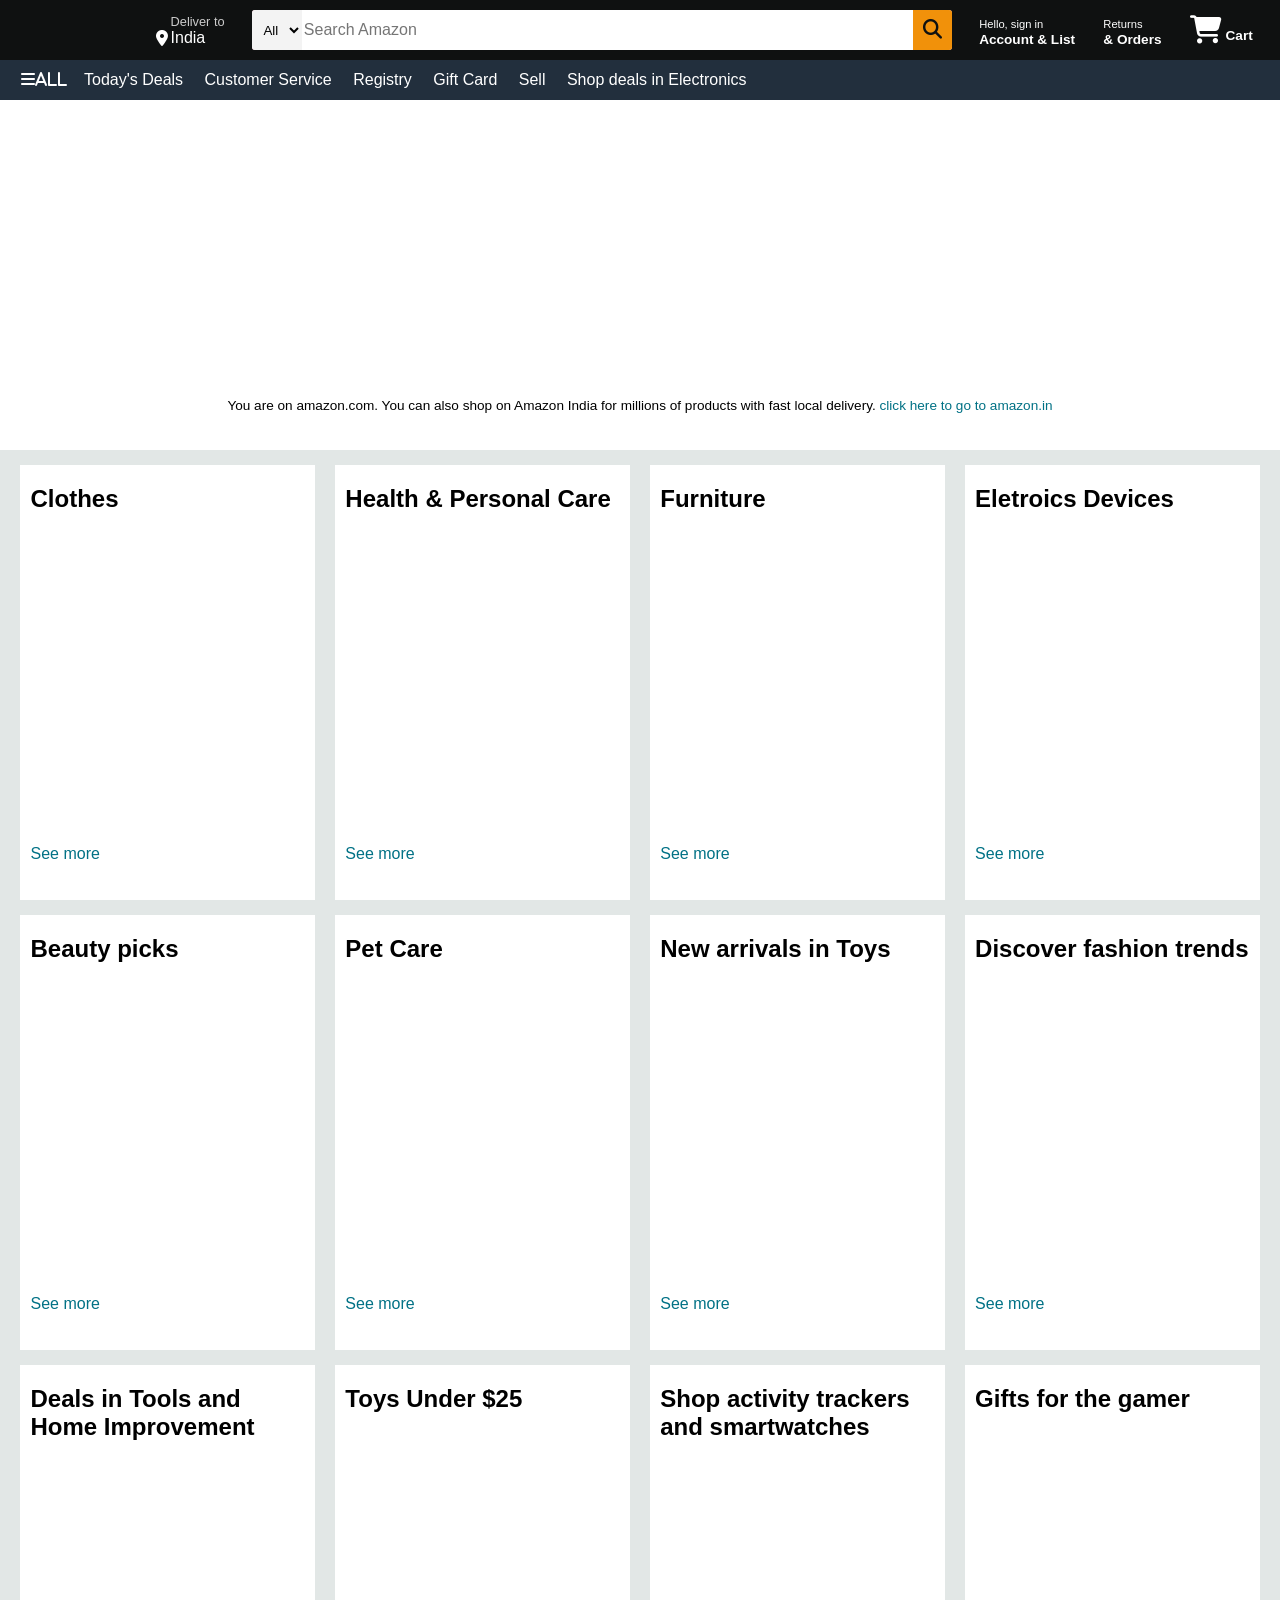
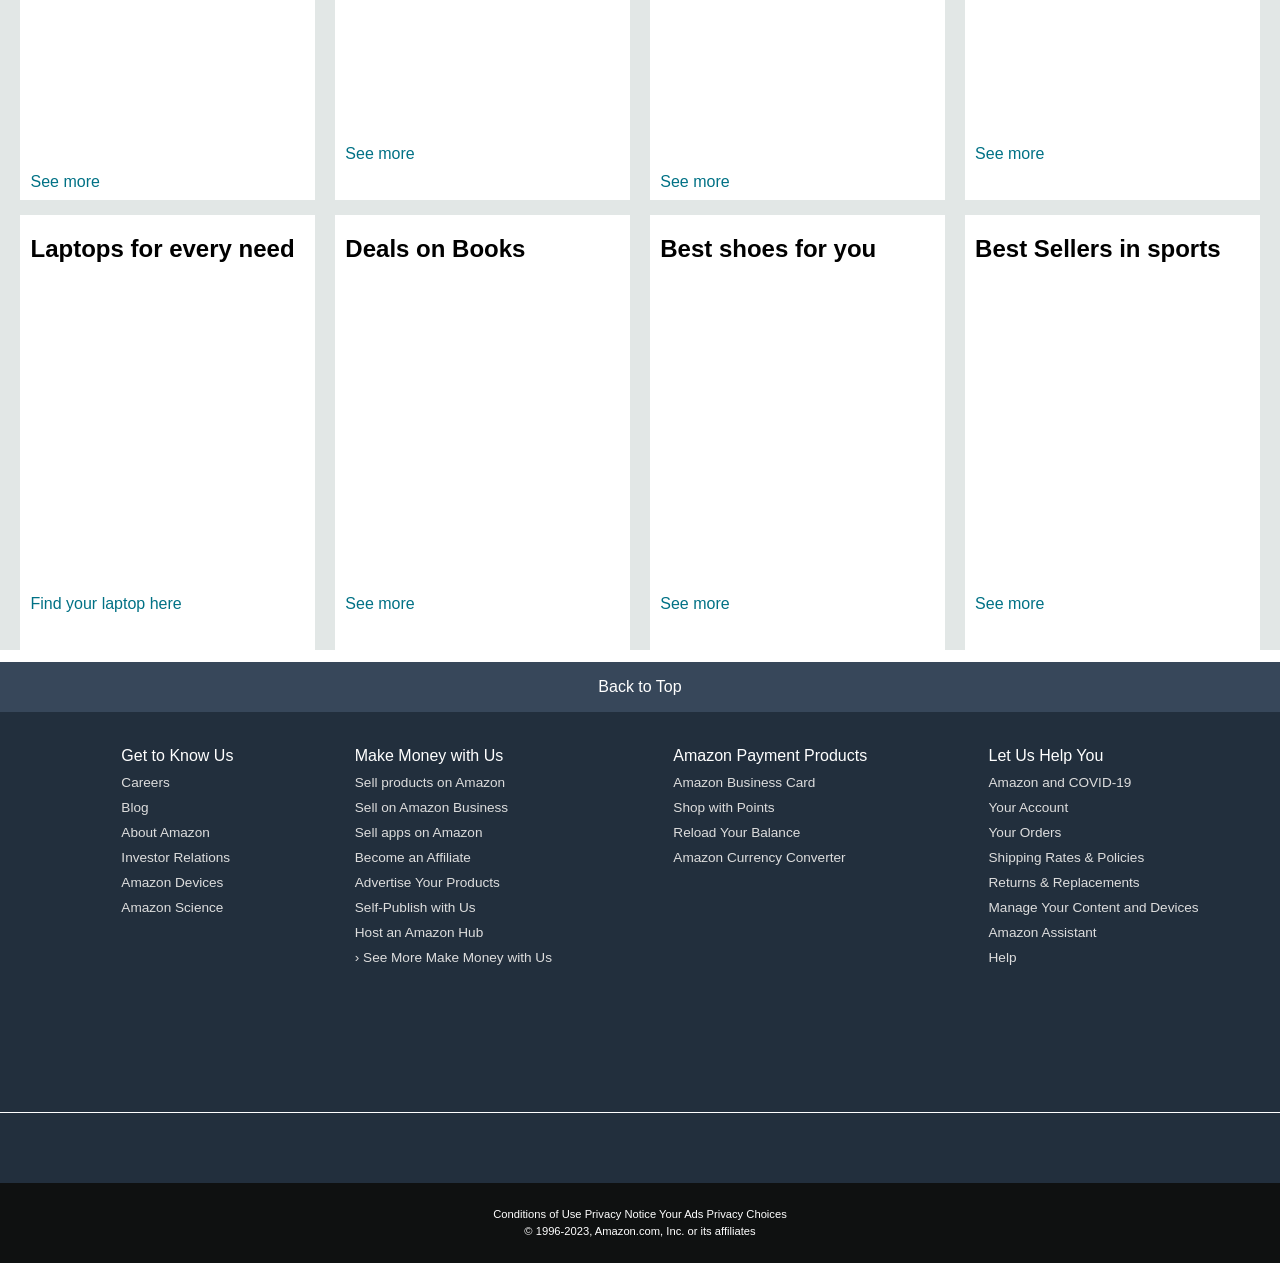
==== index.html @ dae22b86 "Add files via upload" ====
<!DOCTYPE html>
<html lang="en">
<head>
    <meta charset="UTF-8">
    <meta name="viewport" content="width=device-width, initial-scale=1.0">
    <link rel="stylesheet" href="https://cdnjs.cloudflare.com/ajax/libs/font-awesome/6.4.2/css/all.min.css"
        integrity="sha512-z3gLpd7yknf1YoNbCzqRKc4qyor8gaKU1qmn+CShxbuBusANI9QpRohGBreCFkKxLhei6S9CQXFEbbKuqLg0DA=="
        crossorigin="anonymous" referrerpolicy="no-referrer" />
    <link rel="icon" href="Amazon_Clone/amazon_logo1.jpg">
    <title>Amazon.com. Spend less. Smile more</title>
    <link rel="stylesheet" href="style.css">
    <!-- below link are used for font size -->
    <link rel="preconnect" href="https://fonts.googleapis.com">
    <link rel="preconnect" href="https://fonts.gstatic.com" crossorigin>
    <link
        href="https://fonts.googleapis.com/css2?family=Croissant+One&family=Montserrat:ital,wght@0,300;0,400;0,500;1,600;1,700&family=Poppins:ital,wght@1,300&display=swap"
        rel="stylesheet">
</head>
<body>
    <header>
        <!-- navbar part -->
        <div class="navbar">
            <div class="nav-logo  border">
                <div class="logo"></div>
            </div>

            <div class="nav-address  border">
                <p class="address-first">Deliver to</p>
                <div class="address-icon">
                    <i class="fa-solid fa-location-dot"></i>
                    <p class="address-second">India</p>
                </div>
            </div>

            <div class="nav-search">
                <select class="search-select">
                    <option value="All">All</option>
                    <option value="All Departments">All Departments</option>
                    <option value="Beauty & Personal Care">Beauty & Personal Care</option>
                    <option value="Books">Books</option>
                    <option value="Computers">Computers</option>
                    <option value="Digital Music">Digital Music</option>
                    <option value="Electronics">Electronics</option>
                    <option value="Girl's Fashion">Girl's Fashion</option>
                    <option value="Home & Kitchen">Home & Kitchen</option>
                    <option value="Luggage">Luggage</option>
                    <option value="Movies & TV">Movies & TV</option>
                    <option value="Pet Supplies">Pet Supplies</option>
                    <option value="Prime Video">Prime Video</option>
                    <option value="Software">Software</option>
                    <option value="Sports & Outdoors">Sports & Outdoors</option>
                    <option value="Tools & Home Improvement">Tools & Home Improvement</option>
                    <option value="Toys & Games">Toys & Games</option>
                    <option value="Video Games">Video Games</option>
                    <option value="Women's Fashion">Women's Fashion</option>
                </select>
                <input placeholder="Search Amazon" class="search-input">
                <div class="search-icon">
                    <i class="fa-solid fa-magnifying-glass"></i>
                </div>
            </div>

            <div class="nav-signin  border">
                <p><span>Hello, sign in</span></p>
                <p class="nav-second">Account & List</p>
            </div>

            <div class="nav-return  border">
                <p><span>Returns</span></p>
                <p class="nav-second">& Orders</p>
            </div>

            <div class="nav-cart border">
                <i class="fa-solid fa-cart-shopping"></i>
                Cart
            </div>
        </div>

        <!-- panel part -->
        <div class="panel">
            <div class="panel-all">
                <p><i class="fa-solid fa-bars">All</i></p>
                <!-- All -->
            </div>

            <div class="panel-options">
                <p>Today's Deals</p>
                <p>Customer Service</p>
                <p>Registry</p>
                <p>Gift Card</p>
                <p>Sell</p>
                <p>Shop deals in Electronics</p>
            </div>

            <!-- <div class="panel-deals">
                <p>Shop deals in Electronics</p>
            </div> -->
        </div>
    </header>

    <!-- image seciton start -->
    <div class="hero-section">
        <div class="hero-msg">
            <p>You are on amazon.com. You can also shop on Amazon India for millions of products with fast local
                delivery. <a>click here to go to amazon.in</a></p>
        </div>
    </div>

    <div class="shopping-section">
        <div class="box1  box">
            <div class="box-content">
                <h2>Clothes</h2>
                <div class="box-img" style="background-image: url('Amazon_Clone/box1_image.jpg');"></div>
                <p>See more</p>
            </div>
        </div>

        <div class="box2  box">
            <div class="box-content">
                <h2>Health & Personal Care</h2>
                <div class="box-img" style="background-image: url('Amazon_Clone/box2_image.jpg');"></div>
                <p>See more</p>
            </div>
        </div>

        <div class="box3  box">
            <div class="box-content">
                <h2>Furniture</h2>
                <div class="box-img" style="background-image: url('Amazon_Clone/box3_image.jpg');"></div>
                <p>See more</p>
            </div>
        </div>

        <div class="box4  box">
            <div class="box-content">
                <h2>Eletroics Devices</h2>
                <div class="box-img" style="background-image: url('Amazon_Clone/box4_image.jpg');"></div>
                <p>See more</p>
            </div>
        </div>

        <div class="box5  box">
            <div class="box-content">
                <h2>Beauty picks</h2>
                <div class="box-img" style="background-image: url('Amazon_Clone/box5_image.jpg');"></div>
                <p>See more</p>
            </div>
        </div>

        <div class="box6  box">
            <div class="box-content">
                <h2>Pet Care</h2>
                <div class="box-img" style="background-image: url('Amazon_Clone/box6_image.jpg');"></div>
                <p>See more</p>
            </div>
        </div>

        <div class="box7  box">
            <div class="box-content">
                <h2>New arrivals in Toys</h2>
                <div class="box-img" style="background-image: url('Amazon_Clone/box7_image.jpg');"></div>
                <p>See more</p>
            </div>
        </div>

        <div class="box8  box">
            <div class="box-content">
                <h2>Discover fashion trends</h2>
                <div class="box-img" style="background-image: url('Amazon_Clone/box8_image.jpg');"></div>
                <p>See more</p>
            </div>
        </div>

        <div class="box9  box">
            <div class="box-content">
                <h2>Deals in Tools and Home Improvement</h2>
                <div class="box-img" style="background-image: url('Amazon_Clone/box9_image.jpg');"></div>
                <p>See more</p>
            </div>
        </div>

        <div class="box10  box">
            <div class="box-content">
                <h2>Toys Under $25</h2>
                <div class="box-img" style="background-image: url('Amazon_Clone/box10_image.jpg');"></div>
                <p>See more</p>
            </div>
        </div>

        <div class="box11  box">
            <div class="box-content">
                <h2>Shop activity trackers and smartwatches</h2>
                <div class="box-img" style="background-image: url('Amazon_Clone/box11_image.jpg');"></div>
                <p>See more</p>
            </div>
        </div>


        <div class="box12  box">
            <div class="box-content">
                <h2>Gifts for the gamer</h2>
                <div class="box-img" style="background-image: url('Amazon_Clone/box12_image.jpg');"></div>
                <p>See more</p>
            </div>
        </div>

        <div class="box13  box">
            <div class="box-content">
                <h2>Laptops for every need</h2>
                <div class="box-img" style="background-image: url('Amazon_Clone/box13_image.jpg');"></div>
                <p>Find your laptop here</p>
            </div>
        </div>

        <div class="box14  box">
            <div class="box-content">
                <h2>Deals on Books</h2>
                <div class="box-img" style="background-image: url('Amazon_Clone/box14_image.jpg');"></div>
                <p>See more</p>
            </div>
        </div>

        <div class="box15  box">
            <div class="box-content">
                <h2>Best shoes for you</h2>
                <div class="box-img" style="background-image: url('Amazon_Clone/box15_image.jpg');"></div>
                <p>See more</p>
            </div>
        </div>

        <div class="box16  box">
            <div class="box-content">
                <h2>Best Sellers in sports</h2>
                <div class="box-img" style="background-image: url('Amazon_Clone/box16_image.jpg');"></div>
                <p>See more</p>
            </div>
        </div>
    </div>

    <!-- footer part start -->
    <footer>
        <div class="foot-panel1">
            Back to Top
        </div>

        <div class="foot-panel2">
            <ul>
                <p>Get to Know Us</p>
                <a>Careers</a>
                <a>Blog</a>
                <a>About Amazon</a>
                <a>Investor Relations</a>
                <a>Amazon Devices</a>
                <a>Amazon Science</a>
            </ul>

            <ul>
                <p> Make Money with Us</p>
                <a>Sell products on Amazon</a>
                <a>Sell on Amazon Business</a>
                <a>Sell apps on Amazon</a>
                <a>Become an Affiliate</a>
                <a>Advertise Your Products</a>
                <a>Self-Publish with Us</a>
                <a>Host an Amazon Hub</a>
                <a>› See More Make Money with Us</a>
            </ul>

            <ul>
                <p>Amazon Payment Products</p>
                <a>Amazon Business Card</a>
                <a>Shop with Points</a>
                <a>Reload Your Balance</a>
                <a>Amazon Currency Converter</a>
            </ul>

            <ul>
                <p>Let Us Help You</p>
                <a>Amazon and COVID-19</a>
                <a>Your Account</a>
                <a>Your Orders</a>
                <a>Shipping Rates & Policies</a>
                <a>Returns & Replacements</a>
                <a>Manage Your Content and Devices</a>
                <a>Amazon Assistant</a>
                <a>Help</a>
            </ul>
        </div>

        <div class="foot-panel3">
            <div class="logo"></div>
        </div>


        <div class="foot-panel4">
            <div class="pages">
                <a>Conditions of Use</a>
                <a>Privacy Notice</a>
                <a>Your Ads Privacy Choices</a>
            </div>

            <div class="copyright">
                © 1996-2023, Amazon.com, Inc. or its affiliates
            </div>
        </div>
    </footer>
</body>
</html>
---- style.css ----
*{
    margin: 0;
    font-family: Arial;
    border: border-box;       /* all the padding or margin that are count in border-box */
}

/* Navbar part start */
.navbar{
    height: 60px;
    width: 100%;
    background-color: #0f1111;
    color: white;
    display: flex;
    align-items: center;
    justify-content: space-evenly;
    
}

.nav-logo{
    height: 50px;
    width: 100px;
}


.logo{
    background-image: url(Amazon_Clone/amazon_logo.png);
    height: 50px;
    width: 100px;
    background-size: cover;
}

.border{
    border: 1.5px solid transparent;
}

.border:hover{
    border: 1.5px solid white;
   
}


/* for nav address  */
.address-icon{
    display: flex;
    align-items: center;

}

.address-first{
    color: #cccccc;
    font-size: 0.8rem;
    margin-left: 15px;

}

.address-second{
    font-size: 1rem;
    margin-left: 3px;
}


/* for nav search */
.nav-search{
    display: flex;
    justify-content: space-evenly;
    background-color: pink;
    width: 700px;
    height: 40px;
    border-radius: 3px;
    
}

.nav-search:hover{
    border: 2px solid orange;
}

.search-select{
    background-color: #f3f3f3;
    width: 50px;
    /* width: fit-content; */
    text-align: center;                            
    border-top-left-radius: 3px;
    border-bottom-left-radius: 3px;
    border: none;
}


.search-input{
    width: 100%;
    font-size: 1rem;
    border: none;
}

.search-icon{
    width: 45px;
    display: flex;
    justify-content: center;
    align-items: center;
    font-size: 1.2rem;
    background-color: rgb(241, 145, 10);
    border-top-right-radius: 3px;   
    border-bottom-right-radius: 3px;
    color:#0f1111;
}


/* for nav signin */  /* for nav return */
span{
    font-size: 0.7rem;
}

.nav-second{
    font-size: 0.85rem;
    font-weight: 700;
}


/* for nav-cart */
.nav-cart i{
    font-size: 28px;
}

.nav-cart{
    font-size: 0.85rem;
    font-weight: 700;
}


/* panel part start */
.panel{
    height: 40px;
    background-color: #222f3d;
    display: flex;
    color: white;
    align-items: center;
    /* justify-content: space-evenly; */
    padding-left: 20px;
    
}

.panel-all p{
    border: 1.5px solid transparent;
}

.panel-all p:hover{
    border: 1.5px solid white;
    border-radius: 1.5px;
}
.panel-options p{
    display: inline;
    margin-left: 15px;
    border: 1.5px solid transparent;
}

.panel-options p:hover{
    border: 1.5px solid white;
    /* padding: 5px; */
    border-radius: 1.5px;
}

.panel-options{
    width: 70%;
    font-size: 1rem;
}

/* .panel-deals{
    font-size: 0.9rem;
    font-weight: 700;
}

.panel-deals p{
    border: 1.5px solid transparent;
}

.panel-deals p:hover{
    border: 1.5px solid white;
    // padding: 5px; 
    border-radius: 1.5px;
} */


/* hero section part start */
.hero-section{
    background-image: url(Amazon_Clone/hero_image.jpg);
    height: 350px;
    background-size: cover;
    display: flex;
    justify-content: center;
    align-items: flex-end;
}

.hero-msg{
    background-color: white;
    color: black;
    height: 40px;
    display: flex;
    align-items: center;
    justify-content: center;
    font-size: 0.85rem;
    /* bottom: 25px;
    position: relative; */
    width: 80%;
    margin-bottom: 25px;
}

.hero-msg a{
    color: #007185;
}

 
/* shopping section */
.shopping-section{
    display: flex;
    flex-wrap: wrap;
    justify-content: space-evenly;
    background-color: #e2e7e6;
}


.box{
    /* border: 2px solid black; */
    height: 400px;
    width: 23%;
    background-color: white;
    padding: 20px 0 15px;
    margin-top: 15px;
}

.box-img{
    height: 300px;
    background-size: cover;
    margin-top: 1rem;
    margin-bottom: 1rem;
}

.box-content{
    margin-left: 10px;
    margin-right: 10px;
}

.box-content p{
    color: #007185;
}


/* footer part start */
footer{
    margin-top: 12px;
}

.foot-panel1{
    background-color: #37475a;
    color: white;
    height: 50px;
    display: flex;
    justify-content: center;
    align-items: center;
    font-size: 1rem;
}

.foot-panel2{
    background-color: #222f3d;
    color: white;
    height: 400px;
    display: flex;
    justify-content: space-evenly;
}

.foot-panel2 ul{
    margin-top: 35px;
}

.foot-panel2 ul a{
    display: block;
    font-size: 0.85rem;
    margin-top: 10px;
    color: #dddddd;
}



.foot-panel3{
    background-color: #222f3d;
    color: white;
    border-top: 0.5px solid white;
    height: 70px;
    display: flex;
    justify-content: center;
    align-items: center;
}

.logo{
    background-image: url(Amazon_Clone/amazon_logo.png);
    height: 50px;
    width: 100px;
    background-size: cover;
}


.foot-panel4{
    background-color: #0f1111;
    color: white;
    height: 80px;
    font-size: 0.7rem;
    text-align: center;
    /* display: flex;
    justify-content: center;
    align-items: center; */
}

.pages{
    padding-top: 25px;
}

.copyright{
    padding-top: 5px;
}
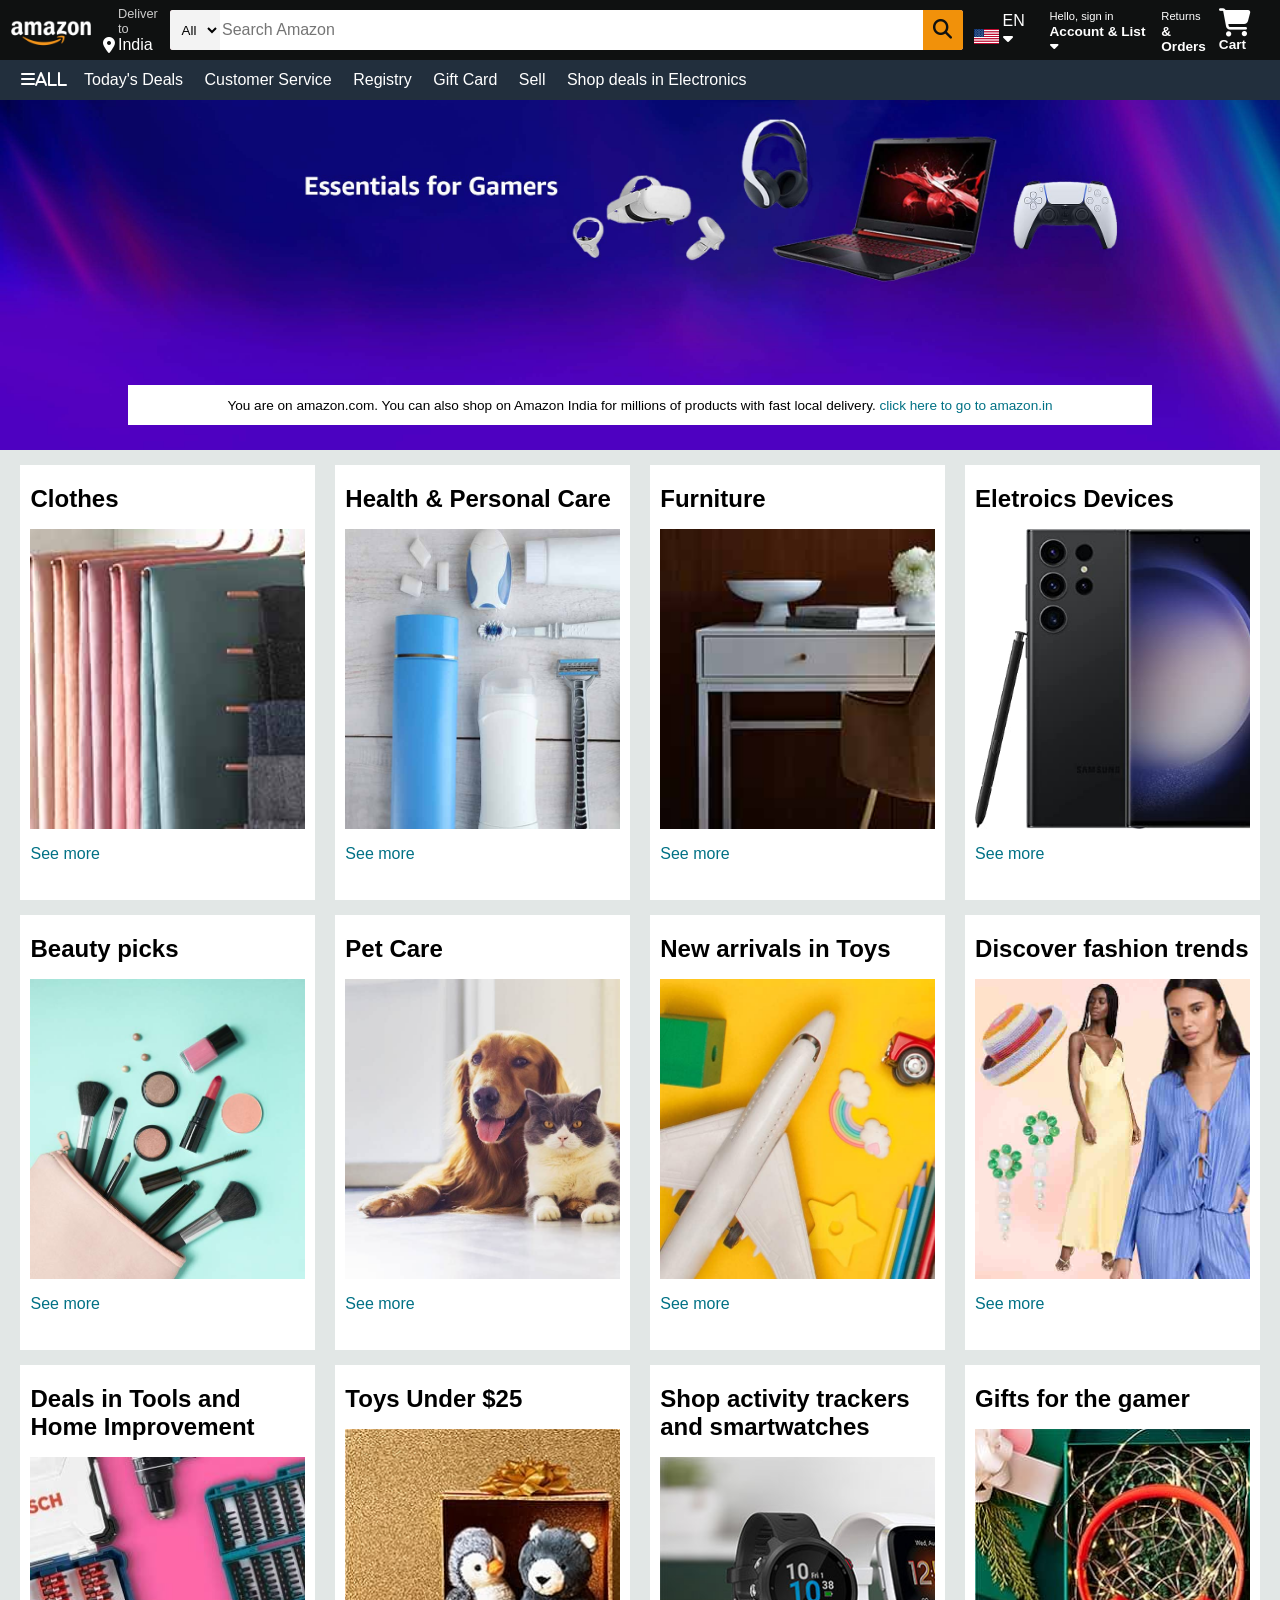
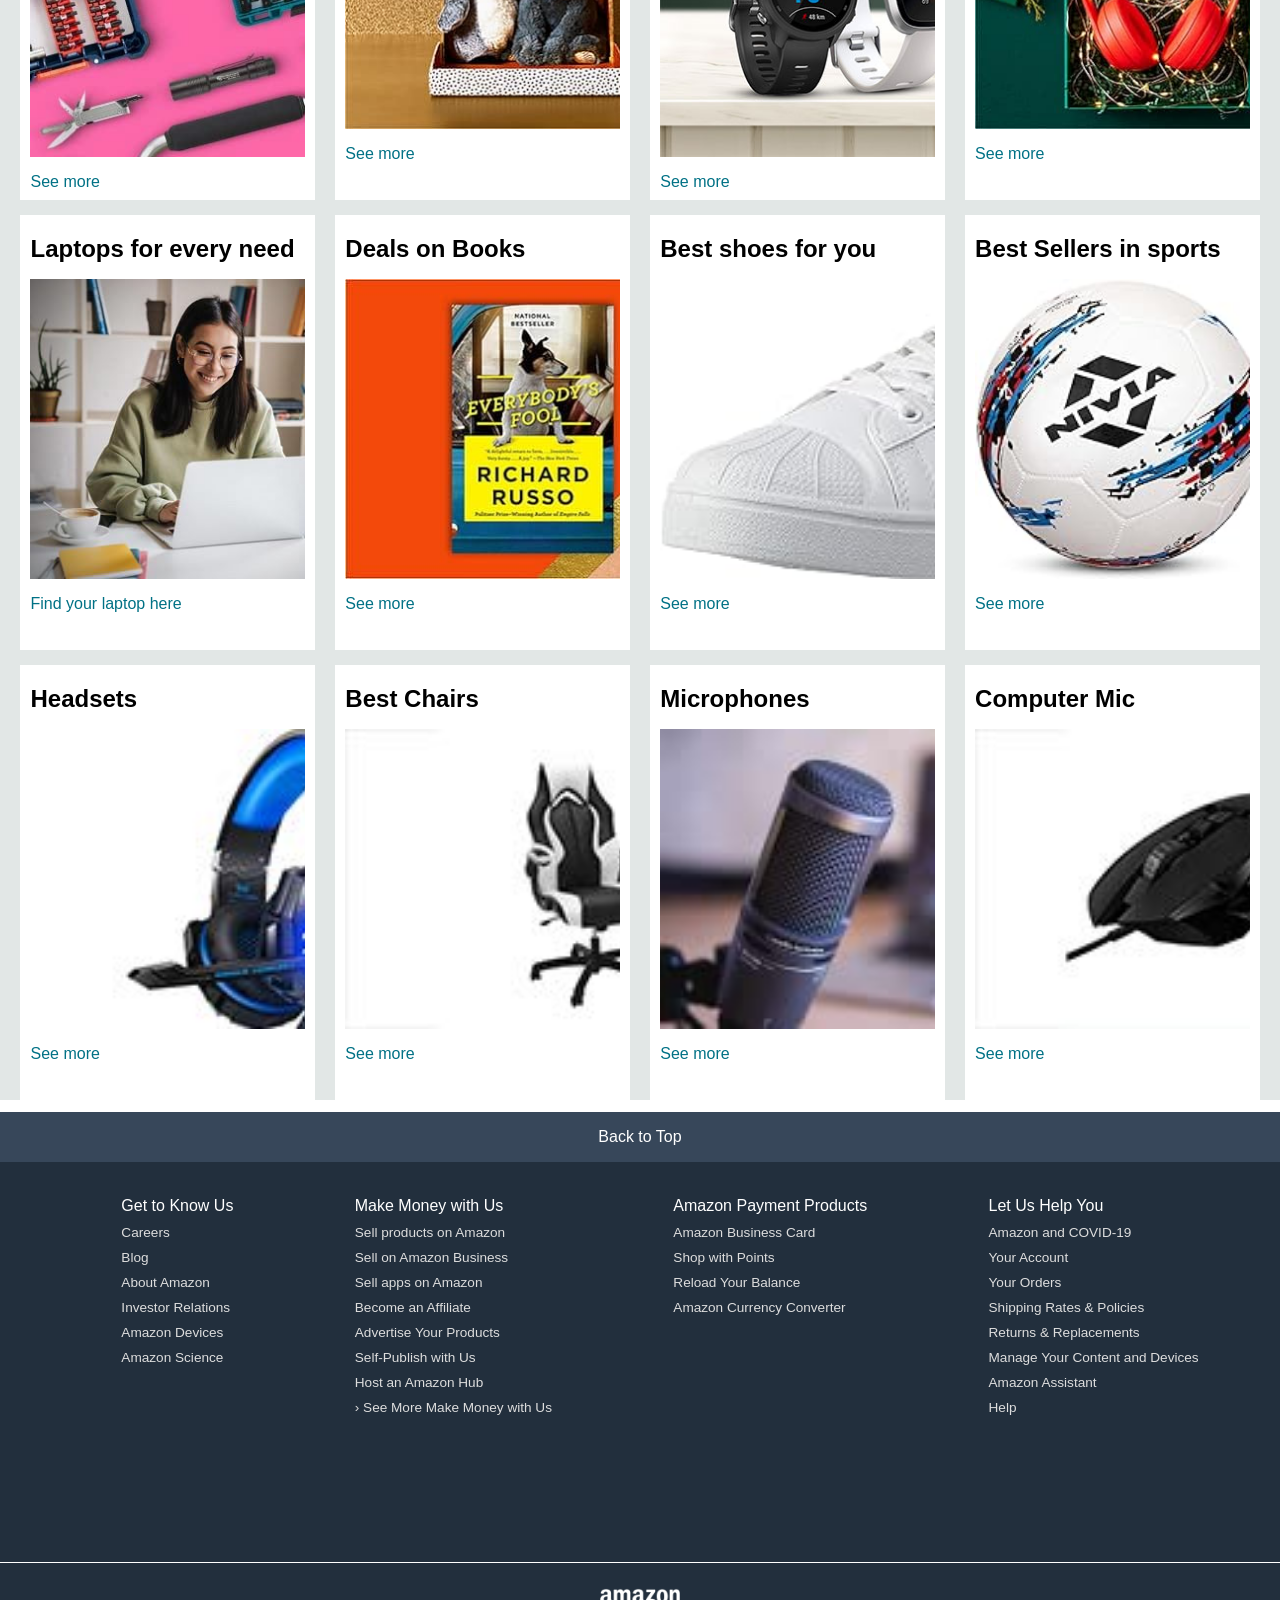
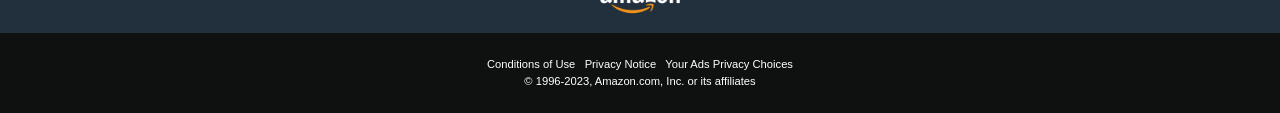
==== commit ea5998d3: "Add files via upload" ====
--- a/index.html
+++ b/index.html
@@ -6,7 +6,7 @@
     <link rel="stylesheet" href="https://cdnjs.cloudflare.com/ajax/libs/font-awesome/6.4.2/css/all.min.css"
         integrity="sha512-z3gLpd7yknf1YoNbCzqRKc4qyor8gaKU1qmn+CShxbuBusANI9QpRohGBreCFkKxLhei6S9CQXFEbbKuqLg0DA=="
         crossorigin="anonymous" referrerpolicy="no-referrer" />
-    <link rel="icon" href="Amazon_Clone/amazon_logo1.jpg">
+    <link rel="icon" href="amazon_logo1.jpg">
     <title>Amazon.com. Spend less. Smile more</title>
     <link rel="stylesheet" href="style.css">
     <!-- below link are used for font size -->
@@ -60,9 +60,17 @@
                 </div>
             </div>
 
+            <div class="nav-eng border">
+                <div class="flex lang">
+                    <img src="USA flag img.jpg" alt="">
+                    <p>EN <i class="fas fa-caret-down"></i></p>
+                    <!-- <i class="fas fa-caret-down"></i> -->
+                </div>
+            </div>
+
             <div class="nav-signin  border">
                 <p><span>Hello, sign in</span></p>
-                <p class="nav-second">Account & List</p>
+                <p class="nav-second">Account & List  <i class="fas fa-caret-down"></i></p>
             </div>
 
             <div class="nav-return  border">
@@ -98,6 +106,7 @@
         </div>
     </header>
 
+
     <!-- image seciton start -->
     <div class="hero-section">
         <div class="hero-msg">
@@ -110,7 +119,7 @@
         <div class="box1  box">
             <div class="box-content">
                 <h2>Clothes</h2>
-                <div class="box-img" style="background-image: url('Amazon_Clone/box1_image.jpg');"></div>
+                <div class="box-img" style="background-image: url('box1_image.jpg');"></div>
                 <p>See more</p>
             </div>
         </div>
@@ -118,7 +127,7 @@
         <div class="box2  box">
             <div class="box-content">
                 <h2>Health & Personal Care</h2>
-                <div class="box-img" style="background-image: url('Amazon_Clone/box2_image.jpg');"></div>
+                <div class="box-img" style="background-image: url('box2_image.jpg');"></div>
                 <p>See more</p>
             </div>
         </div>
@@ -126,7 +135,7 @@
         <div class="box3  box">
             <div class="box-content">
                 <h2>Furniture</h2>
-                <div class="box-img" style="background-image: url('Amazon_Clone/box3_image.jpg');"></div>
+                <div class="box-img" style="background-image: url('box3_image.jpg');"></div>
                 <p>See more</p>
             </div>
         </div>
@@ -134,7 +143,7 @@
         <div class="box4  box">
             <div class="box-content">
                 <h2>Eletroics Devices</h2>
-                <div class="box-img" style="background-image: url('Amazon_Clone/box4_image.jpg');"></div>
+                <div class="box-img" style="background-image: url('box4_image.jpg');"></div>
                 <p>See more</p>
             </div>
         </div>
@@ -142,7 +151,7 @@
         <div class="box5  box">
             <div class="box-content">
                 <h2>Beauty picks</h2>
-                <div class="box-img" style="background-image: url('Amazon_Clone/box5_image.jpg');"></div>
+                <div class="box-img" style="background-image: url('box5_image.jpg');"></div>
                 <p>See more</p>
             </div>
         </div>
@@ -150,7 +159,7 @@
         <div class="box6  box">
             <div class="box-content">
                 <h2>Pet Care</h2>
-                <div class="box-img" style="background-image: url('Amazon_Clone/box6_image.jpg');"></div>
+                <div class="box-img" style="background-image: url('box6_image.jpg');"></div>
                 <p>See more</p>
             </div>
         </div>
@@ -158,7 +167,7 @@
         <div class="box7  box">
             <div class="box-content">
                 <h2>New arrivals in Toys</h2>
-                <div class="box-img" style="background-image: url('Amazon_Clone/box7_image.jpg');"></div>
+                <div class="box-img" style="background-image: url('box7_image.jpg');"></div>
                 <p>See more</p>
             </div>
         </div>
@@ -166,7 +175,7 @@
         <div class="box8  box">
             <div class="box-content">
                 <h2>Discover fashion trends</h2>
-                <div class="box-img" style="background-image: url('Amazon_Clone/box8_image.jpg');"></div>
+                <div class="box-img" style="background-image: url('box8_image.jpg');"></div>
                 <p>See more</p>
             </div>
         </div>
@@ -174,7 +183,7 @@
         <div class="box9  box">
             <div class="box-content">
                 <h2>Deals in Tools and Home Improvement</h2>
-                <div class="box-img" style="background-image: url('Amazon_Clone/box9_image.jpg');"></div>
+                <div class="box-img" style="background-image: url('box9_image.jpg');"></div>
                 <p>See more</p>
             </div>
         </div>
@@ -182,7 +191,7 @@
         <div class="box10  box">
             <div class="box-content">
                 <h2>Toys Under $25</h2>
-                <div class="box-img" style="background-image: url('Amazon_Clone/box10_image.jpg');"></div>
+                <div class="box-img" style="background-image: url('box10_image.jpg');"></div>
                 <p>See more</p>
             </div>
         </div>
@@ -190,7 +199,7 @@
         <div class="box11  box">
             <div class="box-content">
                 <h2>Shop activity trackers and smartwatches</h2>
-                <div class="box-img" style="background-image: url('Amazon_Clone/box11_image.jpg');"></div>
+                <div class="box-img" style="background-image: url('box11_image.jpg');"></div>
                 <p>See more</p>
             </div>
         </div>
@@ -199,7 +208,7 @@
         <div class="box12  box">
             <div class="box-content">
                 <h2>Gifts for the gamer</h2>
-                <div class="box-img" style="background-image: url('Amazon_Clone/box12_image.jpg');"></div>
+                <div class="box-img" style="background-image: url('box12_image.jpg');"></div>
                 <p>See more</p>
             </div>
         </div>
@@ -207,7 +216,7 @@
         <div class="box13  box">
             <div class="box-content">
                 <h2>Laptops for every need</h2>
-                <div class="box-img" style="background-image: url('Amazon_Clone/box13_image.jpg');"></div>
+                <div class="box-img" style="background-image: url('box13_image.jpg');"></div>
                 <p>Find your laptop here</p>
             </div>
         </div>
@@ -215,7 +224,7 @@
         <div class="box14  box">
             <div class="box-content">
                 <h2>Deals on Books</h2>
-                <div class="box-img" style="background-image: url('Amazon_Clone/box14_image.jpg');"></div>
+                <div class="box-img" style="background-image: url('box14_image.jpg');"></div>
                 <p>See more</p>
             </div>
         </div>
@@ -223,7 +232,7 @@
         <div class="box15  box">
             <div class="box-content">
                 <h2>Best shoes for you</h2>
-                <div class="box-img" style="background-image: url('Amazon_Clone/box15_image.jpg');"></div>
+                <div class="box-img" style="background-image: url('box15_image.jpg');"></div>
                 <p>See more</p>
             </div>
         </div>
@@ -231,7 +240,39 @@
         <div class="box16  box">
             <div class="box-content">
                 <h2>Best Sellers in sports</h2>
-                <div class="box-img" style="background-image: url('Amazon_Clone/box16_image.jpg');"></div>
+                <div class="box-img" style="background-image: url('box16_image.jpg');"></div>
+                <p>See more</p>
+            </div>
+        </div>
+
+        <div class="box17  box">
+            <div class="box-content">
+                <h2>Headsets</h2>
+                <div class="box-img" style="background-image: url('box17_image.jpg');"></div>
+                <p>See more</p>
+            </div>
+        </div>
+
+        <div class="box18  box">
+            <div class="box-content">
+                <h2>Best Chairs</h2>
+                <div class="box-img" style="background-image: url('box18_image.jpg');"></div>
+                <p>See more</p>
+            </div>
+        </div>
+
+        <div class="box19  box">
+            <div class="box-content">
+                <h2>Microphones</h2>
+                <div class="box-img" style="background-image: url('box19_image.jpg');"></div>
+                <p>See more</p>
+            </div>
+        </div>
+
+        <div class="box20  box">
+            <div class="box-content">
+                <h2>Computer Mic</h2>
+                <div class="box-img" style="background-image: url('box20_image.jpg');"></div>
                 <p>See more</p>
             </div>
         </div>
@@ -294,8 +335,8 @@
 
         <div class="foot-panel4">
             <div class="pages">
-                <a>Conditions of Use</a>
-                <a>Privacy Notice</a>
+                <a>Conditions of Use &nbsp;</a>
+                <a>Privacy Notice &nbsp;</a>
                 <a>Your Ads Privacy Choices</a>
             </div>
 
--- a/style.css
+++ b/style.css
@@ -23,7 +23,7 @@
 
 
 .logo{
-    background-image: url(Amazon_Clone/amazon_logo.png);
+    background-image: url(amazon_logo.png);
     height: 50px;
     width: 100px;
     background-size: cover;
@@ -64,7 +64,7 @@
     display: flex;
     justify-content: space-evenly;
     background-color: pink;
-    width: 700px;
+    width: 830px;
     height: 40px;
     border-radius: 3px;
     
@@ -103,8 +103,52 @@
     color:#0f1111;
 }
 
-
-/* for nav signin */  /* for nav return */
+/* for nav Flag */
+.lang{
+    padding: 5px;
+    display: flex;
+    justify-content: center;
+    align-items: flex-end;
+    border: 1px solid transparent;
+    border-radius: 3px;
+}
+
+.lang i{
+    padding: 0px;
+    margin: 0px;
+    color: white;
+}
+
+.lang img{
+    width: 25px;
+    height: 15px;
+    padding: 4px;
+    margin: 0;
+    padding-top: 10px;
+    cursor: pointer;
+}
+
+
+/* for nav signin */  
+.nav-signin{
+    display: flex;
+    flex-direction: column;
+    padding: 3px 6px;
+    cursor: pointer;
+    border: 1px solid transparent;
+}
+
+span{
+    font-size: 0.7rem;
+}
+
+.nav-second{
+    font-size: 0.85rem;
+    font-weight: 700;
+}
+
+
+/* for nav return */
 span{
     font-size: 0.7rem;
 }
@@ -124,6 +168,7 @@
     font-size: 0.85rem;
     font-weight: 700;
 }
+
 
 
 /* panel part start */
@@ -181,7 +226,7 @@
 
 /* hero section part start */
 .hero-section{
-    background-image: url(Amazon_Clone/hero_image.jpg);
+    background-image: url(hero_image\ 2.jpg);
     height: 350px;
     background-size: cover;
     display: flex;
@@ -290,7 +335,7 @@
 }
 
 .logo{
-    background-image: url(Amazon_Clone/amazon_logo.png);
+    background-image: url(amazon_logo.png);
     height: 50px;
     width: 100px;
     background-size: cover;
